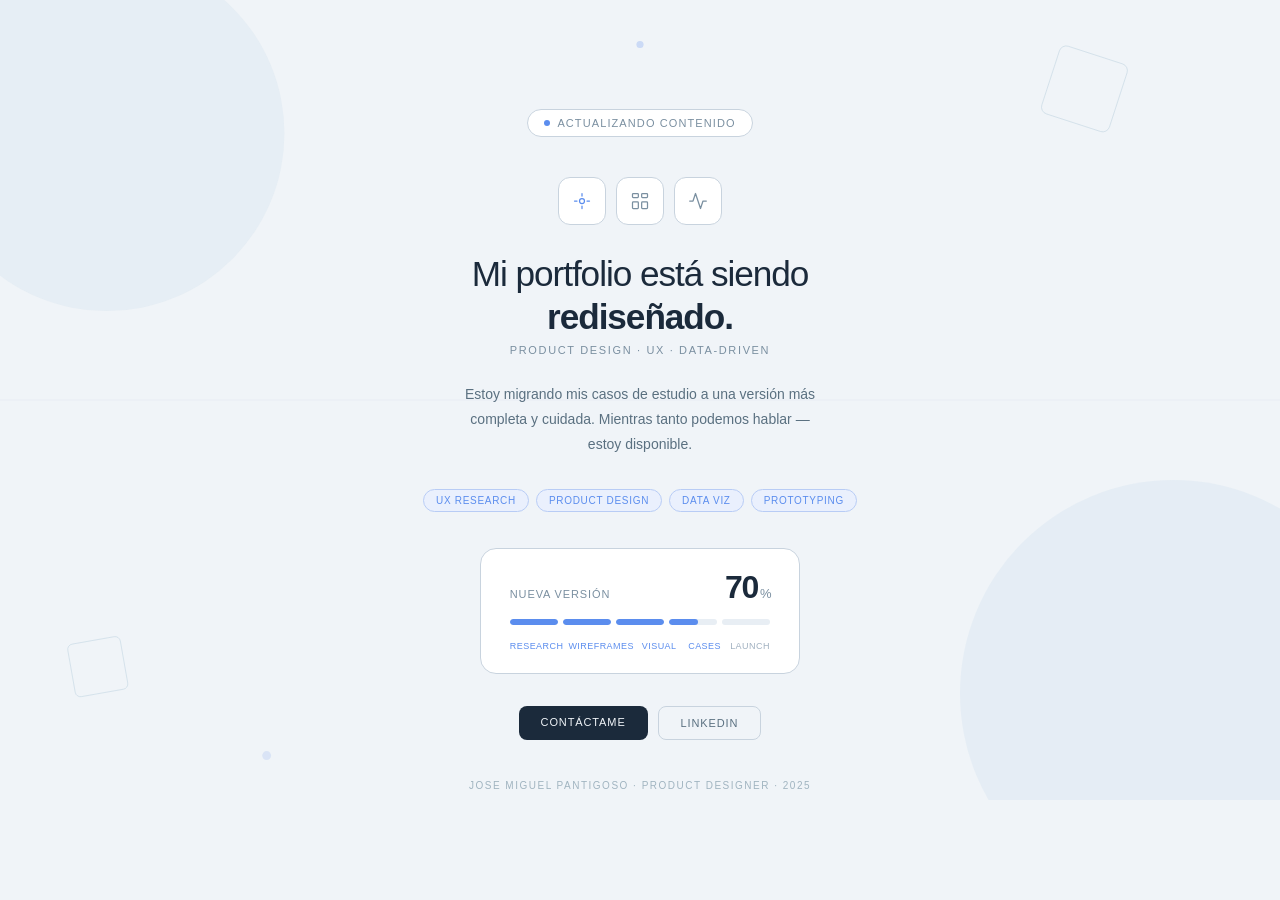
==== index.html @ 3c7b3799 "v2@ upload" ====
<!DOCTYPE html>
<html lang="es">
<head>
  <meta charset="UTF-8" />
  <meta name="viewport" content="width=device-width, initial-scale=1.0"/>
  <title>Jose Miguel Pantigoso · Product Designer</title>
  <style>
    * { box-sizing: border-box; margin: 0; padding: 0; }
    html, body { height: 100%; }
    body {
      background: #f0f4f8;
      min-height: 100vh;
      display: flex;
      flex-direction: column;
      align-items: center;
      justify-content: center;
      padding: 3.5rem 2rem;
      text-align: center;
      font-family: 'Helvetica Neue', Arial, sans-serif;
      position: relative;
      overflow: hidden;
    }
    .bg-shapes {
      position: fixed;
      inset: 0;
      pointer-events: none;
      z-index: 0;
    }
    .content {
      position: relative;
      z-index: 1;
      width: 100%;
      max-width: 480px;
      margin: 0 auto;
    }
    .badge {
      display: inline-flex;
      align-items: center;
      gap: 7px;
      background: #fff;
      border: 0.5px solid #c8d3de;
      border-radius: 100px;
      padding: 7px 16px;
      font-size: 11px;
      color: #7a8fa0;
      letter-spacing: 0.1em;
      text-transform: uppercase;
      margin-bottom: 2.5rem;
    }
    .pulse {
      width: 6px;
      height: 6px;
      background: #5b8dee;
      border-radius: 50%;
      animation: blink 2s infinite;
    }
    @keyframes blink {
      0%,100% { opacity:1; transform:scale(1); }
      50%      { opacity:0.3; transform:scale(0.7); }
    }
    .icons-row {
      display: flex;
      gap: 10px;
      justify-content: center;
      margin-bottom: 1.8rem;
    }
    .ibox {
      width: 48px;
      height: 48px;
      background: #fff;
      border: 0.5px solid #c8d3de;
      border-radius: 12px;
      display: flex;
      align-items: center;
      justify-content: center;
    }
    .ibox svg { width: 20px; height: 20px; }
    h1 {
      font-size: 2.2rem;
      font-weight: 300;
      color: #1b2a3b;
      letter-spacing: -0.03em;
      line-height: 1.2;
      margin-bottom: 0.4rem;
    }
    h1 strong { font-weight: 600; }
    .role {
      font-size: 11px;
      color: #7a8fa0;
      letter-spacing: 0.15em;
      text-transform: uppercase;
      margin-bottom: 1.6rem;
    }
    .desc {
      font-size: 14px;
      color: #5a7080;
      line-height: 1.8;
      max-width: 360px;
      margin: 0 auto 2rem;
      font-weight: 300;
    }
    .tags {
      display: flex;
      gap: 7px;
      justify-content: center;
      flex-wrap: wrap;
      margin-bottom: 2.2rem;
    }
    .tag {
      font-size: 10px;
      color: #5b8dee;
      background: #eaf0fd;
      border: 0.5px solid #b8ccf5;
      border-radius: 100px;
      padding: 5px 12px;
      letter-spacing: 0.07em;
      text-transform: uppercase;
    }
    .progress-card {
      background: #fff;
      border: 0.5px solid #c8d3de;
      border-radius: 16px;
      padding: 1.4rem 1.8rem;
      width: 100%;
      max-width: 320px;
      margin: 0 auto 2rem;
    }
    .prog-header {
      display: flex;
      justify-content: space-between;
      align-items: baseline;
      margin-bottom: 1rem;
    }
    .prog-label {
      font-size: 11px;
      color: #7a8fa0;
      letter-spacing: 0.08em;
      text-transform: uppercase;
    }
    .prog-pct {
      font-size: 2rem;
      font-weight: 600;
      color: #1b2a3b;
      letter-spacing: -0.04em;
      line-height: 1;
    }
    .prog-pct span {
      font-size: 13px;
      font-weight: 400;
      color: #7a8fa0;
      margin-left: 2px;
    }
    .steps {
      display: flex;
      gap: 5px;
      margin-bottom: 1rem;
    }
    .step {
      flex: 1;
      height: 6px;
      border-radius: 10px;
      background: #e8eef4;
      overflow: hidden;
    }
    .step-fill { height: 100%; border-radius: 10px; }
    .step.done .step-fill  { background: #5b8dee; width: 100%; }
    .step.active .step-fill {
      background: #5b8dee;
      width: 60%;
      animation: shimmer 2s ease-in-out infinite;
    }
    @keyframes shimmer {
      0%,100% { opacity:1; }
      50%      { opacity:0.5; }
    }
    .step.pending .step-fill { width: 0%; }
    .step-labels { display: flex; gap: 5px; }
    .step-lbl {
      flex: 1;
      font-size: 9px;
      color: #a0b0c0;
      letter-spacing: 0.05em;
      text-transform: uppercase;
      text-align: center;
    }
    .step-lbl.done { color: #5b8dee; }
    .cta-row {
      display: flex;
      gap: 10px;
      justify-content: center;
      flex-wrap: wrap;
    }
    .btn {
      font-size: 11px;
      letter-spacing: 0.08em;
      text-transform: uppercase;
      padding: 10px 22px;
      border-radius: 8px;
      text-decoration: none;
      cursor: pointer;
    }
    .btn-solid { background: #1b2a3b; color: #f0f4f8; }
    .btn-ghost {
      background: transparent;
      color: #5a7080;
      border: 0.5px solid #c8d3de;
    }
    .footer-line {
      margin-top: 2.5rem;
      font-size: 10px;
      color: #a0b4c0;
      letter-spacing: 0.15em;
      text-transform: uppercase;
    }
    @media (max-width: 480px) {
      h1 { font-size: 1.7rem; }
      .progress-card { padding: 1.2rem 1.2rem; }
    }
  </style>
</head>
<body>

  <svg class="bg-shapes" viewBox="0 0 1440 900" xmlns="http://www.w3.org/2000/svg" preserveAspectRatio="xMidYMid slice">
    <circle cx="120" cy="150" r="200" fill="#dce8f2" opacity="0.5"/>
    <circle cx="1320" cy="780" r="240" fill="#d5e4f0" opacity="0.4"/>
    <rect x="1180" y="60" width="80" height="80" rx="8" fill="none" stroke="#b8cedd" stroke-width="0.5" transform="rotate(18 1220 100)"/>
    <rect x="80" y="720" width="60" height="60" rx="6" fill="none" stroke="#b8cedd" stroke-width="0.5" transform="rotate(-10 110 750)"/>
    <circle cx="720" cy="50" r="4" fill="#5b8dee" opacity="0.25"/>
    <circle cx="300" cy="850" r="5" fill="#5b8dee" opacity="0.15"/>
    <line x1="0" y1="450" x2="1440" y2="450" stroke="#cdd9e4" stroke-width="0.5" opacity="0.6"/>
  </svg>

  <div class="content">

    <div class="badge">
      <div class="pulse"></div>
      Actualizando contenido
    </div>

    <div class="icons-row">
      <div class="ibox">
        <svg viewBox="0 0 24 24" fill="none" stroke="#5b8dee" stroke-width="1.5" stroke-linecap="round" stroke-linejoin="round">
          <circle cx="12" cy="12" r="3"/>
          <path d="M3 12h3m12 0h3M12 3v3m0 12v3"/>
        </svg>
      </div>
      <div class="ibox">
        <svg viewBox="0 0 24 24" fill="none" stroke="#7a8fa0" stroke-width="1.5" stroke-linecap="round" stroke-linejoin="round">
          <rect x="3" y="3" width="7" height="5" rx="1"/>
          <rect x="14" y="3" width="7" height="5" rx="1"/>
          <rect x="3" y="13" width="7" height="8" rx="1"/>
          <rect x="14" y="13" width="7" height="8" rx="1"/>
        </svg>
      </div>
      <div class="ibox">
        <svg viewBox="0 0 24 24" fill="none" stroke="#7a8fa0" stroke-width="1.5" stroke-linecap="round" stroke-linejoin="round">
          <polyline points="22 12 18 12 15 21 9 3 6 12 2 12"/>
        </svg>
      </div>
    </div>

    <h1>Mi portfolio está siendo<br><strong>rediseñado.</strong></h1>
    <p class="role">Product Design · UX · Data-driven</p>
    <p class="desc">Estoy migrando mis casos de estudio a una versión más completa y cuidada. Mientras tanto podemos hablar — estoy disponible.</p>

    <div class="tags">
      <span class="tag">UX Research</span>
      <span class="tag">Product Design</span>
      <span class="tag">Data Viz</span>
      <span class="tag">Prototyping</span>
    </div>

    <div class="progress-card">
      <div class="prog-header">
        <span class="prog-label">Nueva versión</span>
        <span class="prog-pct">70<span>%</span></span>
      </div>
      <div class="steps">
        <div class="step done"><div class="step-fill"></div></div>
        <div class="step done"><div class="step-fill"></div></div>
        <div class="step done"><div class="step-fill"></div></div>
        <div class="step active"><div class="step-fill"></div></div>
        <div class="step pending"><div class="step-fill"></div></div>
      </div>
      <div class="step-labels">
        <span class="step-lbl done">Research</span>
        <span class="step-lbl done">Wireframes</span>
        <span class="step-lbl done">Visual</span>
        <span class="step-lbl done">Cases</span>
        <span class="step-lbl">Launch</span>
      </div>
    </div>

    <div class="cta-row">
      <a class="btn btn-solid" href="mailto:miguepantigoso@gmail.com">Contáctame</a>
      <a class="btn btn-ghost" href="https://www.linkedin.com/in/miguelpantigoso/" target="_blank">LinkedIn</a>
    </div>

    <p class="footer-line">Jose Miguel Pantigoso · Product Designer · 2025</p>

  </div>

</body>
</html>
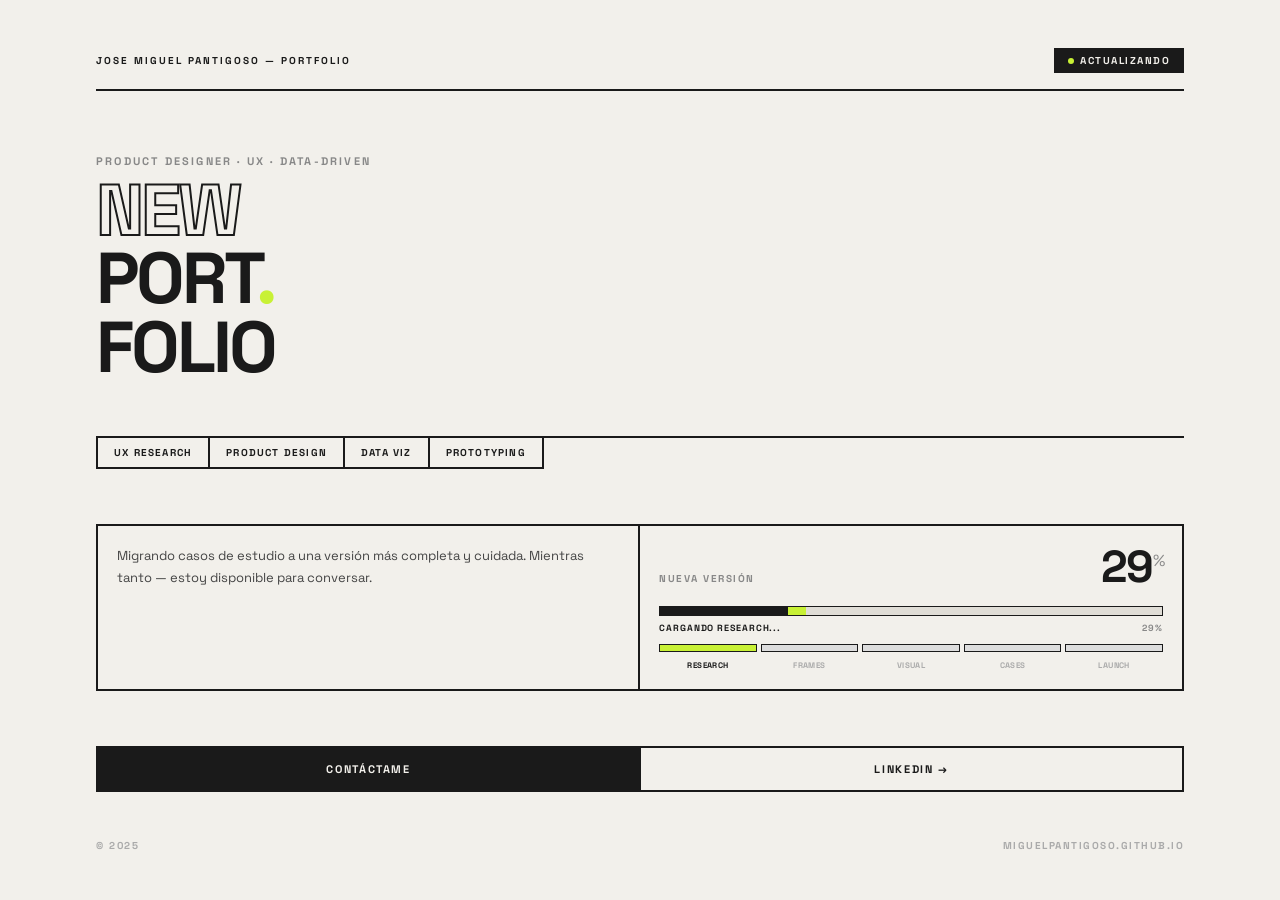
==== commit ccad5ec0: "new version" ====
--- a/index.html
+++ b/index.html
@@ -4,301 +4,246 @@
   <meta charset="UTF-8" />
   <meta name="viewport" content="width=device-width, initial-scale=1.0"/>
   <title>Jose Miguel Pantigoso · Product Designer</title>
+  <link rel="preconnect" href="https://fonts.googleapis.com">
+  <link href="https://fonts.googleapis.com/css2?family=Space+Grotesk:wght@400;700&display=swap" rel="stylesheet">
   <style>
     * { box-sizing: border-box; margin: 0; padding: 0; }
-    html, body { height: 100%; }
+    html, body { height: 100%; background: #f2f0eb; }
     body {
-      background: #f0f4f8;
       min-height: 100vh;
-      display: flex;
-      flex-direction: column;
-      align-items: center;
-      justify-content: center;
-      padding: 3.5rem 2rem;
-      text-align: center;
-      font-family: 'Helvetica Neue', Arial, sans-serif;
-      position: relative;
-      overflow: hidden;
-    }
-    .bg-shapes {
-      position: fixed;
-      inset: 0;
-      pointer-events: none;
-      z-index: 0;
-    }
-    .content {
-      position: relative;
-      z-index: 1;
-      width: 100%;
-      max-width: 480px;
-      margin: 0 auto;
-    }
-    .badge {
-      display: inline-flex;
-      align-items: center;
-      gap: 7px;
-      background: #fff;
-      border: 0.5px solid #c8d3de;
-      border-radius: 100px;
-      padding: 7px 16px;
-      font-size: 11px;
-      color: #7a8fa0;
-      letter-spacing: 0.1em;
-      text-transform: uppercase;
-      margin-bottom: 2.5rem;
-    }
-    .pulse {
-      width: 6px;
-      height: 6px;
-      background: #5b8dee;
-      border-radius: 50%;
-      animation: blink 2s infinite;
-    }
-    @keyframes blink {
-      0%,100% { opacity:1; transform:scale(1); }
-      50%      { opacity:0.3; transform:scale(0.7); }
-    }
-    .icons-row {
-      display: flex;
-      gap: 10px;
-      justify-content: center;
-      margin-bottom: 1.8rem;
-    }
-    .ibox {
-      width: 48px;
-      height: 48px;
-      background: #fff;
-      border: 0.5px solid #c8d3de;
-      border-radius: 12px;
       display: flex;
       align-items: center;
       justify-content: center;
-    }
-    .ibox svg { width: 20px; height: 20px; }
-    h1 {
-      font-size: 2.2rem;
-      font-weight: 300;
-      color: #1b2a3b;
-      letter-spacing: -0.03em;
-      line-height: 1.2;
-      margin-bottom: 0.4rem;
-    }
-    h1 strong { font-weight: 600; }
-    .role {
-      font-size: 11px;
-      color: #7a8fa0;
-      letter-spacing: 0.15em;
-      text-transform: uppercase;
-      margin-bottom: 1.6rem;
-    }
-    .desc {
-      font-size: 14px;
-      color: #5a7080;
-      line-height: 1.8;
-      max-width: 360px;
-      margin: 0 auto 2rem;
-      font-weight: 300;
-    }
-    .tags {
-      display: flex;
-      gap: 7px;
-      justify-content: center;
-      flex-wrap: wrap;
-      margin-bottom: 2.2rem;
-    }
-    .tag {
-      font-size: 10px;
-      color: #5b8dee;
-      background: #eaf0fd;
-      border: 0.5px solid #b8ccf5;
-      border-radius: 100px;
-      padding: 5px 12px;
-      letter-spacing: 0.07em;
-      text-transform: uppercase;
-    }
-    .progress-card {
-      background: #fff;
-      border: 0.5px solid #c8d3de;
-      border-radius: 16px;
-      padding: 1.4rem 1.8rem;
-      width: 100%;
-      max-width: 320px;
-      margin: 0 auto 2rem;
-    }
-    .prog-header {
+      padding: 2rem;
+      font-family: 'Space Grotesk', 'Helvetica Neue', sans-serif;
+    }
+  .wrap {
+  background: #f2f0eb;
+  width: 100vw;
+  height: 100vh;
+  padding: 3rem 4rem;
+  display: flex;
+  flex-direction: column;
+  justify-content: space-between;
+  border: none;
+  position: relative;
+  overflow: hidden;
+}
+    .top-bar {
       display: flex;
       justify-content: space-between;
-      align-items: baseline;
-      margin-bottom: 1rem;
-    }
-    .prog-label {
-      font-size: 11px;
-      color: #7a8fa0;
-      letter-spacing: 0.08em;
-      text-transform: uppercase;
-    }
-    .prog-pct {
-      font-size: 2rem;
-      font-weight: 600;
-      color: #1b2a3b;
-      letter-spacing: -0.04em;
-      line-height: 1;
-    }
-    .prog-pct span {
-      font-size: 13px;
-      font-weight: 400;
-      color: #7a8fa0;
-      margin-left: 2px;
-    }
-    .steps {
-      display: flex;
-      gap: 5px;
-      margin-bottom: 1rem;
-    }
-    .step {
-      flex: 1;
-      height: 6px;
-      border-radius: 10px;
-      background: #e8eef4;
-      overflow: hidden;
-    }
-    .step-fill { height: 100%; border-radius: 10px; }
-    .step.done .step-fill  { background: #5b8dee; width: 100%; }
-    .step.active .step-fill {
-      background: #5b8dee;
-      width: 60%;
-      animation: shimmer 2s ease-in-out infinite;
-    }
-    @keyframes shimmer {
-      0%,100% { opacity:1; }
-      50%      { opacity:0.5; }
-    }
-    .step.pending .step-fill { width: 0%; }
-    .step-labels { display: flex; gap: 5px; }
-    .step-lbl {
-      flex: 1;
-      font-size: 9px;
-      color: #a0b0c0;
-      letter-spacing: 0.05em;
-      text-transform: uppercase;
-      text-align: center;
-    }
-    .step-lbl.done { color: #5b8dee; }
-    .cta-row {
-      display: flex;
+      align-items: center;
+      border-bottom: 2px solid #1a1a1a;
+      padding-bottom: 1rem;
+      margin-bottom: 2.5rem;
+      flex-wrap: wrap;
       gap: 10px;
-      justify-content: center;
-      flex-wrap: wrap;
-    }
-    .btn {
-      font-size: 11px;
-      letter-spacing: 0.08em;
-      text-transform: uppercase;
-      padding: 10px 22px;
-      border-radius: 8px;
-      text-decoration: none;
-      cursor: pointer;
-    }
-    .btn-solid { background: #1b2a3b; color: #f0f4f8; }
-    .btn-ghost {
-      background: transparent;
-      color: #5a7080;
-      border: 0.5px solid #c8d3de;
-    }
-    .footer-line {
-      margin-top: 2.5rem;
-      font-size: 10px;
-      color: #a0b4c0;
-      letter-spacing: 0.15em;
-      text-transform: uppercase;
-    }
-    @media (max-width: 480px) {
-      h1 { font-size: 1.7rem; }
-      .progress-card { padding: 1.2rem 1.2rem; }
+    }
+    .top-label { font-size: 10px; font-weight: 700; letter-spacing: 0.2em; text-transform: uppercase; color: #1a1a1a; }
+    .status-pill {
+      display: inline-flex; align-items: center; gap: 6px;
+      background: #1a1a1a; color: #f2f0eb;
+      font-size: 10px; font-weight: 700; letter-spacing: 0.15em; text-transform: uppercase;
+      padding: 6px 14px;
+    }
+    .dot { width: 6px; height: 6px; background: #c8f135; border-radius: 50%; animation: blink 2s infinite; }
+    @keyframes blink { 0%,100%{opacity:1;} 50%{opacity:0.2;} }
+
+    .hero { margin-bottom: 2rem; }
+    .hero-eyebrow { font-size: 11px; font-weight: 700; letter-spacing: 0.2em; text-transform: uppercase; color: #888; margin-bottom: 0.5rem; }
+    .hero h1 { font-size: clamp(2.8rem, 10vw, 4.5rem); font-weight: 700; color: #1a1a1a; line-height: 0.95; letter-spacing: -0.04em; text-transform: uppercase; }
+    .hero h1 .outline { -webkit-text-stroke: 2px #1a1a1a; color: transparent; }
+    .hero h1 .accent { color: #c8f135; -webkit-text-stroke: 0; }
+
+    .tags-row { display: flex; flex-wrap: wrap; margin-bottom: 2rem; border-top: 2px solid #1a1a1a; border-left: 2px solid #1a1a1a; }
+    .tag { font-size: 10px; font-weight: 700; letter-spacing: 0.12em; text-transform: uppercase; color: #1a1a1a; padding: 8px 16px; border-right: 2px solid #1a1a1a; border-bottom: 2px solid #1a1a1a; }
+
+    .mid-row { display: grid; grid-template-columns: 1fr 1fr; border: 2px solid #1a1a1a; margin-bottom: 2rem; }
+    .desc-block { padding: 1.2rem; border-right: 2px solid #1a1a1a; }
+    .desc-block p { font-size: 13px; color: #444; line-height: 1.7; font-weight: 400; }
+    .progress-block { padding: 1.2rem; }
+
+    .prog-top { display: flex; justify-content: space-between; align-items: baseline; margin-bottom: 1rem; }
+    .prog-title { font-size: 10px; font-weight: 700; letter-spacing: 0.15em; text-transform: uppercase; color: #888; }
+    .prog-num { font-size: 2.8rem; font-weight: 700; color: #1a1a1a; line-height: 1; letter-spacing: -0.04em; }
+    .prog-num sup { font-size: 1rem; font-weight: 400; color: #888; vertical-align: super; }
+
+    .loader-wrap { margin-bottom: 10px; }
+    .loader-track { width: 100%; height: 10px; background: #e0ddd6; border: 1.5px solid #1a1a1a; overflow: hidden; position: relative; }
+    .loader-fill { height: 100%; background: #1a1a1a; width: 0%; position: relative; transition: width 0.05s linear; }
+    .loader-fill::after { content: ''; position: absolute; right: 0; top: 0; bottom: 0; width: 18px; background: #c8f135; }
+    .loader-label { display: flex; justify-content: space-between; margin-top: 6px; font-size: 9px; font-weight: 700; letter-spacing: 0.1em; text-transform: uppercase; }
+    .loader-stage { color: #1a1a1a; }
+    .loader-pct-text { color: #888; }
+
+    .steps { display: flex; gap: 4px; margin-top: 10px; margin-bottom: 8px; }
+    .step { flex: 1; height: 8px; background: #ddd; border: 1.5px solid #1a1a1a; transition: background 0.3s; }
+    .step.done   { background: #1a1a1a; }
+    .step.active { background: #c8f135; }
+    .step-labels { display: flex; gap: 4px; }
+    .step-lbl { flex: 1; font-size: 8px; font-weight: 700; letter-spacing: 0.05em; text-transform: uppercase; text-align: center; color: #aaa; }
+    .step-lbl.done   { color: #1a1a1a; }
+    .step-lbl.active { color: #1a1a1a; }
+
+    .bottom-row { display: flex; border: 2px solid #1a1a1a; }
+    .btn { flex: 1; font-size: 11px; font-weight: 700; letter-spacing: 0.15em; text-transform: uppercase; padding: 14px 20px; text-decoration: none; text-align: center; cursor: pointer; border: none; transition: background 0.15s, color 0.15s; display: block; }
+    .btn-solid { background: #1a1a1a; color: #f2f0eb; }
+    .btn-solid:hover { background: #c8f135; color: #1a1a1a; }
+    .btn-ghost { background: transparent; color: #1a1a1a; border-left: 2px solid #1a1a1a; }
+    .btn-ghost:hover { background: #1a1a1a; color: #f2f0eb; }
+
+    .footer-line { margin-top: 1.5rem; display: flex; justify-content: space-between; font-size: 10px; font-weight: 700; letter-spacing: 0.15em; text-transform: uppercase; color: #aaa; }
+
+    @media (max-width: 520px) {
+      .wrap { padding: 2rem 1.5rem; }
+      .mid-row { grid-template-columns: 1fr; }
+      .desc-block { border-right: none; border-bottom: 2px solid #1a1a1a; }
+      .hero h1 { font-size: 3rem; }
+      .prog-num { font-size: 2rem; }
     }
   </style>
 </head>
 <body>
-
-  <svg class="bg-shapes" viewBox="0 0 1440 900" xmlns="http://www.w3.org/2000/svg" preserveAspectRatio="xMidYMid slice">
-    <circle cx="120" cy="150" r="200" fill="#dce8f2" opacity="0.5"/>
-    <circle cx="1320" cy="780" r="240" fill="#d5e4f0" opacity="0.4"/>
-    <rect x="1180" y="60" width="80" height="80" rx="8" fill="none" stroke="#b8cedd" stroke-width="0.5" transform="rotate(18 1220 100)"/>
-    <rect x="80" y="720" width="60" height="60" rx="6" fill="none" stroke="#b8cedd" stroke-width="0.5" transform="rotate(-10 110 750)"/>
-    <circle cx="720" cy="50" r="4" fill="#5b8dee" opacity="0.25"/>
-    <circle cx="300" cy="850" r="5" fill="#5b8dee" opacity="0.15"/>
-    <line x1="0" y1="450" x2="1440" y2="450" stroke="#cdd9e4" stroke-width="0.5" opacity="0.6"/>
-  </svg>
-
-  <div class="content">
-
-    <div class="badge">
-      <div class="pulse"></div>
-      Actualizando contenido
-    </div>
-
-    <div class="icons-row">
-      <div class="ibox">
-        <svg viewBox="0 0 24 24" fill="none" stroke="#5b8dee" stroke-width="1.5" stroke-linecap="round" stroke-linejoin="round">
-          <circle cx="12" cy="12" r="3"/>
-          <path d="M3 12h3m12 0h3M12 3v3m0 12v3"/>
-        </svg>
-      </div>
-      <div class="ibox">
-        <svg viewBox="0 0 24 24" fill="none" stroke="#7a8fa0" stroke-width="1.5" stroke-linecap="round" stroke-linejoin="round">
-          <rect x="3" y="3" width="7" height="5" rx="1"/>
-          <rect x="14" y="3" width="7" height="5" rx="1"/>
-          <rect x="3" y="13" width="7" height="8" rx="1"/>
-          <rect x="14" y="13" width="7" height="8" rx="1"/>
-        </svg>
-      </div>
-      <div class="ibox">
-        <svg viewBox="0 0 24 24" fill="none" stroke="#7a8fa0" stroke-width="1.5" stroke-linecap="round" stroke-linejoin="round">
-          <polyline points="22 12 18 12 15 21 9 3 6 12 2 12"/>
-        </svg>
-      </div>
-    </div>
-
-    <h1>Mi portfolio está siendo<br><strong>rediseñado.</strong></h1>
-    <p class="role">Product Design · UX · Data-driven</p>
-    <p class="desc">Estoy migrando mis casos de estudio a una versión más completa y cuidada. Mientras tanto podemos hablar — estoy disponible.</p>
-
-    <div class="tags">
+  <div class="wrap">
+
+    <div class="top-bar">
+      <span class="top-label">Jose Miguel Pantigoso — Portfolio</span>
+      <span class="status-pill"><span class="dot"></span> Actualizando</span>
+    </div>
+
+    <div class="hero">
+      <p class="hero-eyebrow">Product Designer · UX · Data-driven</p>
+      <h1>
+        <span class="outline">NEW</span><br>
+        PORT<span class="accent">.</span><br>
+        FOLIO
+      </h1>
+    </div>
+
+    <div class="tags-row">
       <span class="tag">UX Research</span>
       <span class="tag">Product Design</span>
       <span class="tag">Data Viz</span>
       <span class="tag">Prototyping</span>
     </div>
 
-    <div class="progress-card">
-      <div class="prog-header">
-        <span class="prog-label">Nueva versión</span>
-        <span class="prog-pct">70<span>%</span></span>
+    <div class="mid-row">
+      <div class="desc-block">
+        <p>Migrando casos de estudio a una versión más completa y cuidada. Mientras tanto — estoy disponible para conversar.</p>
       </div>
-      <div class="steps">
-        <div class="step done"><div class="step-fill"></div></div>
-        <div class="step done"><div class="step-fill"></div></div>
-        <div class="step done"><div class="step-fill"></div></div>
-        <div class="step active"><div class="step-fill"></div></div>
-        <div class="step pending"><div class="step-fill"></div></div>
+      <div class="progress-block">
+        <div class="prog-top">
+          <span class="prog-title">Nueva versión</span>
+          <span class="prog-num" id="numDisplay">0<sup>%</sup></span>
+        </div>
+        <div class="loader-wrap">
+          <div class="loader-track">
+            <div class="loader-fill" id="loaderFill"></div>
+          </div>
+          <div class="loader-label">
+            <span class="loader-stage" id="loaderStage">Iniciando...</span>
+            <span class="loader-pct-text" id="loaderPct">0%</span>
+          </div>
+        </div>
+        <div class="steps">
+          <div class="step" id="s0"></div>
+          <div class="step" id="s1"></div>
+          <div class="step" id="s2"></div>
+          <div class="step" id="s3"></div>
+          <div class="step" id="s4"></div>
+        </div>
+        <div class="step-labels">
+          <span class="step-lbl" id="l0">Research</span>
+          <span class="step-lbl" id="l1">Frames</span>
+          <span class="step-lbl" id="l2">Visual</span>
+          <span class="step-lbl" id="l3">Cases</span>
+          <span class="step-lbl" id="l4">Launch</span>
+        </div>
       </div>
-      <div class="step-labels">
-        <span class="step-lbl done">Research</span>
-        <span class="step-lbl done">Wireframes</span>
-        <span class="step-lbl done">Visual</span>
-        <span class="step-lbl done">Cases</span>
-        <span class="step-lbl">Launch</span>
-      </div>
-    </div>
-
-    <div class="cta-row">
+    </div>
+
+    <div class="bottom-row">
       <a class="btn btn-solid" href="mailto:miguepantigoso@gmail.com">Contáctame</a>
-      <a class="btn btn-ghost" href="https://www.linkedin.com/in/miguelpantigoso/" target="_blank">LinkedIn</a>
-    </div>
-
-    <p class="footer-line">Jose Miguel Pantigoso · Product Designer · 2025</p>
+      <a class="btn btn-ghost" href="https://www.linkedin.com/in/miguelpantigoso/" target="_blank">LinkedIn →</a>
+    </div>
+
+    <div class="footer-line">
+      <span>© 2025</span>
+      <span>miguelpantigoso.github.io</span>
+    </div>
 
   </div>
 
+  <script>
+    const TARGET = 70;
+    const stages = [
+      { pct: 1,  label: 'Iniciando...' },
+      { pct: 20, label: 'Cargando research...' },
+      { pct: 40, label: 'Wireframes listos...' },
+      { pct: 60, label: 'Visual design OK...' },
+      { pct: 70, label: 'Casos en progreso...' },
+    ];
+
+    let current = 0;
+    const fill     = document.getElementById('loaderFill');
+    const num      = document.getElementById('numDisplay');
+    const stageLbl = document.getElementById('loaderStage');
+    const pctTxt   = document.getElementById('loaderPct');
+
+    function getStageLabel(p) {
+      for (let i = stages.length - 1; i >= 0; i--) {
+        if (p >= stages[i].pct) return stages[i].label;
+      }
+      return 'Iniciando...';
+    }
+
+    function updateSteps(p) {
+      const thresholds = [20, 40, 60, 70, 100];
+      thresholds.forEach(function(t, i) {
+        var el  = document.getElementById('s' + i);
+        var lbl = document.getElementById('l' + i);
+        var next = thresholds[i + 1] || 101;
+        if (p >= t) {
+          if (p < next && i < 4) {
+            el.className  = 'step active';
+            lbl.className = 'step-lbl active';
+          } else {
+            el.className  = 'step done';
+            lbl.className = 'step-lbl done';
+          }
+        } else {
+          el.className  = 'step';
+          lbl.className = 'step-lbl';
+        }
+      });
+    }
+
+    function tick() {
+      if (current < TARGET) {
+        current += 1;
+      } else {
+        current = 0;
+      }
+
+      var d = current <= TARGET ? current : TARGET;
+      fill.style.width     = d + '%';
+      num.innerHTML        = d + '<sup>%</sup>';
+      pctTxt.textContent   = d + '%';
+      stageLbl.textContent = getStageLabel(d);
+      updateSteps(d);
+
+      var delay;
+      if      (current === 0)         delay = 900;
+      else if (current < 30)          delay = 28;
+      else if (current < 55)          delay = 38;
+      else if (current < 68)          delay = 50;
+      else if (current < TARGET)      delay = 70;
+      else                            delay = 1200;
+
+      setTimeout(tick, delay);
+    }
+
+    setTimeout(tick, 500);
+  </script>
 </body>
-</html>
+</html>
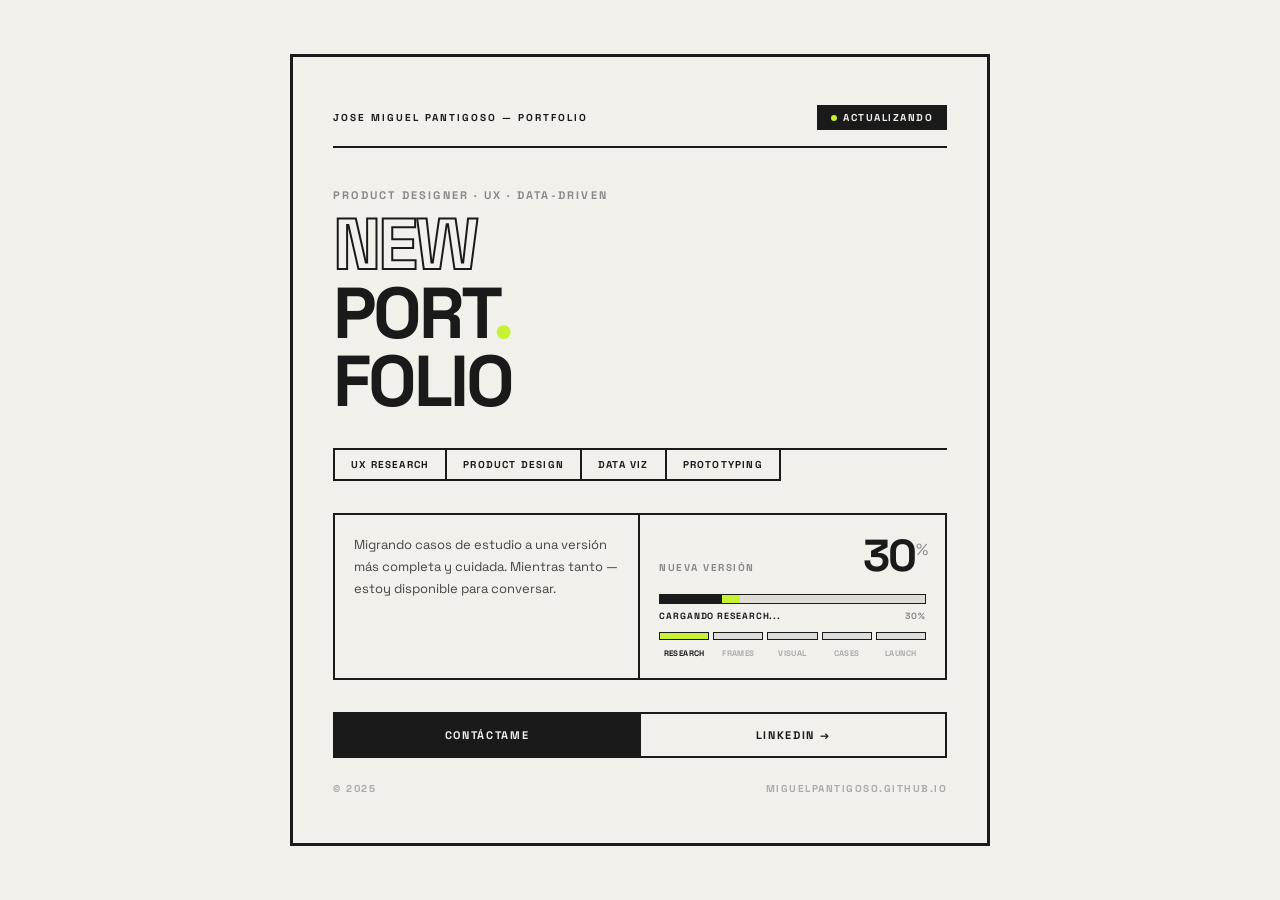
==== commit 4d79cc4d: "new version" ====
--- a/index.html
+++ b/index.html
@@ -17,18 +17,18 @@
       padding: 2rem;
       font-family: 'Space Grotesk', 'Helvetica Neue', sans-serif;
     }
-  .wrap {
-  background: #f2f0eb;
-  width: 100vw;
-  height: 100vh;
-  padding: 3rem 4rem;
-  display: flex;
-  flex-direction: column;
-  justify-content: space-between;
-  border: none;
-  position: relative;
-  overflow: hidden;
-}
+    .wrap {
+      background: #f2f0eb;
+      width: 100%;
+      max-width: 700px;
+      padding: 3rem 2.5rem;
+      display: flex;
+      flex-direction: column;
+      justify-content: center;
+      border: 3px solid #1a1a1a;
+      position: relative;
+      overflow: hidden;
+    }
     .top-bar {
       display: flex;
       justify-content: space-between;
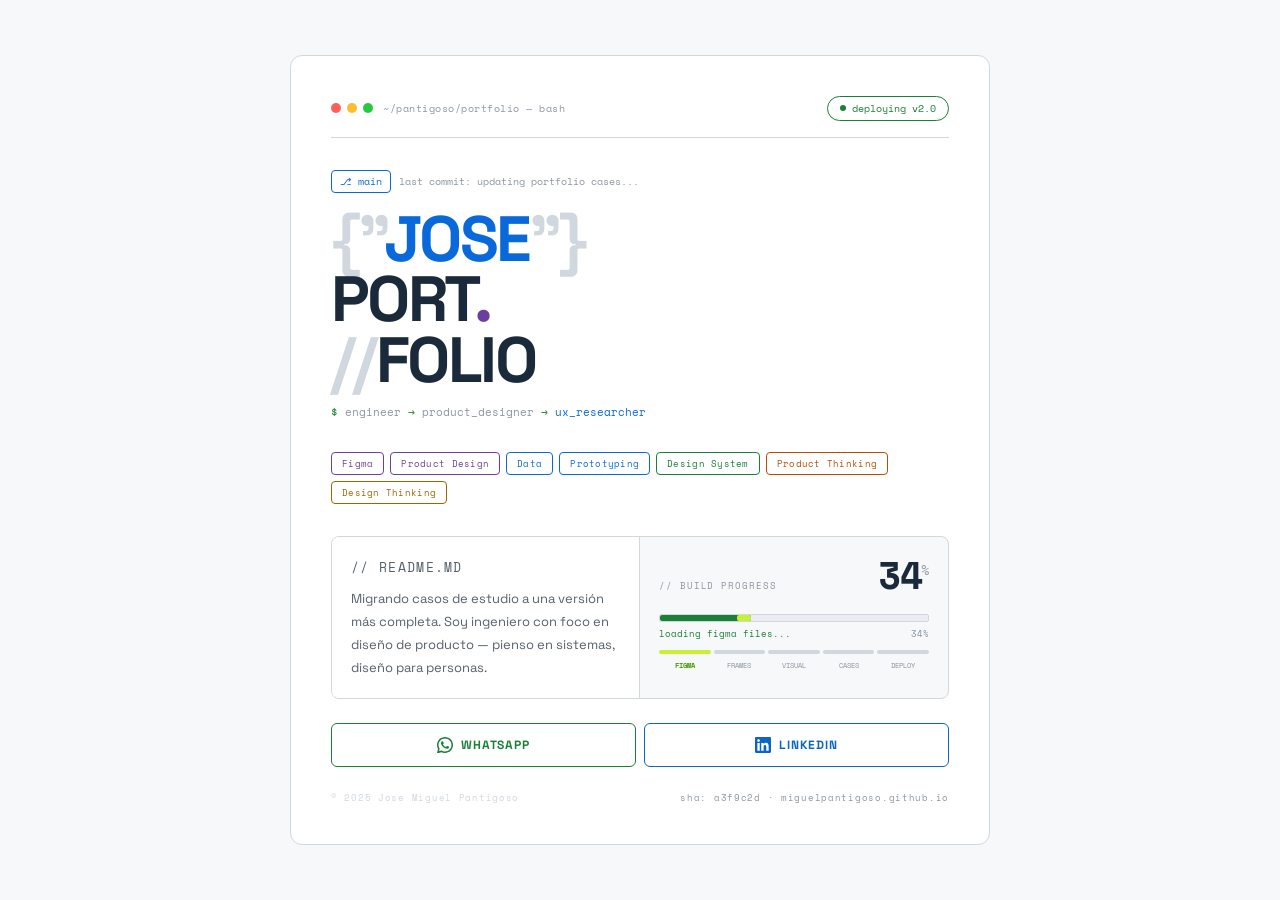
==== commit 359d8c9d: "update versino ligth" ====
--- a/index.html
+++ b/index.html
@@ -5,145 +5,66 @@
   <meta name="viewport" content="width=device-width, initial-scale=1.0"/>
   <title>Jose Miguel Pantigoso · Product Designer</title>
   <link rel="preconnect" href="https://fonts.googleapis.com">
-  <link href="https://fonts.googleapis.com/css2?family=Space+Grotesk:wght@400;700&display=swap" rel="stylesheet">
-  <style>
-    * { box-sizing: border-box; margin: 0; padding: 0; }
-    html, body { height: 100%; background: #f2f0eb; }
-    body {
-      min-height: 100vh;
-      display: flex;
-      align-items: center;
-      justify-content: center;
-      padding: 2rem;
-      font-family: 'Space Grotesk', 'Helvetica Neue', sans-serif;
-    }
-    .wrap {
-      background: #f2f0eb;
-      width: 100%;
-      max-width: 700px;
-      padding: 3rem 2.5rem;
-      display: flex;
-      flex-direction: column;
-      justify-content: center;
-      border: 3px solid #1a1a1a;
-      position: relative;
-      overflow: hidden;
-    }
-    .top-bar {
-      display: flex;
-      justify-content: space-between;
-      align-items: center;
-      border-bottom: 2px solid #1a1a1a;
-      padding-bottom: 1rem;
-      margin-bottom: 2.5rem;
-      flex-wrap: wrap;
-      gap: 10px;
-    }
-    .top-label { font-size: 10px; font-weight: 700; letter-spacing: 0.2em; text-transform: uppercase; color: #1a1a1a; }
-    .status-pill {
-      display: inline-flex; align-items: center; gap: 6px;
-      background: #1a1a1a; color: #f2f0eb;
-      font-size: 10px; font-weight: 700; letter-spacing: 0.15em; text-transform: uppercase;
-      padding: 6px 14px;
-    }
-    .dot { width: 6px; height: 6px; background: #c8f135; border-radius: 50%; animation: blink 2s infinite; }
-    @keyframes blink { 0%,100%{opacity:1;} 50%{opacity:0.2;} }
-
-    .hero { margin-bottom: 2rem; }
-    .hero-eyebrow { font-size: 11px; font-weight: 700; letter-spacing: 0.2em; text-transform: uppercase; color: #888; margin-bottom: 0.5rem; }
-    .hero h1 { font-size: clamp(2.8rem, 10vw, 4.5rem); font-weight: 700; color: #1a1a1a; line-height: 0.95; letter-spacing: -0.04em; text-transform: uppercase; }
-    .hero h1 .outline { -webkit-text-stroke: 2px #1a1a1a; color: transparent; }
-    .hero h1 .accent { color: #c8f135; -webkit-text-stroke: 0; }
-
-    .tags-row { display: flex; flex-wrap: wrap; margin-bottom: 2rem; border-top: 2px solid #1a1a1a; border-left: 2px solid #1a1a1a; }
-    .tag { font-size: 10px; font-weight: 700; letter-spacing: 0.12em; text-transform: uppercase; color: #1a1a1a; padding: 8px 16px; border-right: 2px solid #1a1a1a; border-bottom: 2px solid #1a1a1a; }
-
-    .mid-row { display: grid; grid-template-columns: 1fr 1fr; border: 2px solid #1a1a1a; margin-bottom: 2rem; }
-    .desc-block { padding: 1.2rem; border-right: 2px solid #1a1a1a; }
-    .desc-block p { font-size: 13px; color: #444; line-height: 1.7; font-weight: 400; }
-    .progress-block { padding: 1.2rem; }
-
-    .prog-top { display: flex; justify-content: space-between; align-items: baseline; margin-bottom: 1rem; }
-    .prog-title { font-size: 10px; font-weight: 700; letter-spacing: 0.15em; text-transform: uppercase; color: #888; }
-    .prog-num { font-size: 2.8rem; font-weight: 700; color: #1a1a1a; line-height: 1; letter-spacing: -0.04em; }
-    .prog-num sup { font-size: 1rem; font-weight: 400; color: #888; vertical-align: super; }
-
-    .loader-wrap { margin-bottom: 10px; }
-    .loader-track { width: 100%; height: 10px; background: #e0ddd6; border: 1.5px solid #1a1a1a; overflow: hidden; position: relative; }
-    .loader-fill { height: 100%; background: #1a1a1a; width: 0%; position: relative; transition: width 0.05s linear; }
-    .loader-fill::after { content: ''; position: absolute; right: 0; top: 0; bottom: 0; width: 18px; background: #c8f135; }
-    .loader-label { display: flex; justify-content: space-between; margin-top: 6px; font-size: 9px; font-weight: 700; letter-spacing: 0.1em; text-transform: uppercase; }
-    .loader-stage { color: #1a1a1a; }
-    .loader-pct-text { color: #888; }
-
-    .steps { display: flex; gap: 4px; margin-top: 10px; margin-bottom: 8px; }
-    .step { flex: 1; height: 8px; background: #ddd; border: 1.5px solid #1a1a1a; transition: background 0.3s; }
-    .step.done   { background: #1a1a1a; }
-    .step.active { background: #c8f135; }
-    .step-labels { display: flex; gap: 4px; }
-    .step-lbl { flex: 1; font-size: 8px; font-weight: 700; letter-spacing: 0.05em; text-transform: uppercase; text-align: center; color: #aaa; }
-    .step-lbl.done   { color: #1a1a1a; }
-    .step-lbl.active { color: #1a1a1a; }
-
-    .bottom-row { display: flex; border: 2px solid #1a1a1a; }
-    .btn { flex: 1; font-size: 11px; font-weight: 700; letter-spacing: 0.15em; text-transform: uppercase; padding: 14px 20px; text-decoration: none; text-align: center; cursor: pointer; border: none; transition: background 0.15s, color 0.15s; display: block; }
-    .btn-solid { background: #1a1a1a; color: #f2f0eb; }
-    .btn-solid:hover { background: #c8f135; color: #1a1a1a; }
-    .btn-ghost { background: transparent; color: #1a1a1a; border-left: 2px solid #1a1a1a; }
-    .btn-ghost:hover { background: #1a1a1a; color: #f2f0eb; }
-
-    .footer-line { margin-top: 1.5rem; display: flex; justify-content: space-between; font-size: 10px; font-weight: 700; letter-spacing: 0.15em; text-transform: uppercase; color: #aaa; }
-
-    @media (max-width: 520px) {
-      .wrap { padding: 2rem 1.5rem; }
-      .mid-row { grid-template-columns: 1fr; }
-      .desc-block { border-right: none; border-bottom: 2px solid #1a1a1a; }
-      .hero h1 { font-size: 3rem; }
-      .prog-num { font-size: 2rem; }
-    }
-  </style>
+  <link href="https://fonts.googleapis.com/css2?family=Space+Grotesk:wght@400;500;700&family=Space+Mono:wght@400;700&display=swap" rel="stylesheet">
+  <link rel="stylesheet" href="index.css">
 </head>
 <body>
   <div class="wrap">
-
     <div class="top-bar">
-      <span class="top-label">Jose Miguel Pantigoso — Portfolio</span>
-      <span class="status-pill"><span class="dot"></span> Actualizando</span>
+      <div class="top-left">
+        <div class="traffic">
+          <div class="tlight r"></div>
+          <div class="tlight y"></div>
+          <div class="tlight g"></div>
+        </div>
+        <span class="top-label">~/pantigoso/portfolio — bash</span>
+      </div>
+      <span class="status-pill"><span class="dot"></span> deploying v2.0</span>
     </div>
 
     <div class="hero">
-      <p class="hero-eyebrow">Product Designer · UX · Data-driven</p>
+      <div class="hero-meta">
+        <span class="branch-tag">⎇ main</span>
+        <span class="commit-tag">last commit: updating portfolio cases...</span>
+      </div>
       <h1>
-        <span class="outline">NEW</span><br>
+        <span class="dim">{"</span><span class="blue">JOSE</span><span class="dim">"}</span><br>
         PORT<span class="accent">.</span><br>
-        FOLIO
+        <span class="dim">//</span>FOLIO
       </h1>
+      <p class="role-line">
+        <span class="gr">$</span> engineer
+        <span class="gr">→</span> product_designer
+        <span class="gr">→</span> <span class="bl">ux_researcher</span>
+      </p>
     </div>
 
     <div class="tags-row">
-      <span class="tag">UX Research</span>
-      <span class="tag">Product Design</span>
-      <span class="tag">Data Viz</span>
-      <span class="tag">Prototyping</span>
+      <span class="tag t1">Figma</span>
+      <span class="tag t1">Product Design</span>
+      <span class="tag t2">Data</span>
+      <span class="tag t2">Prototyping</span>
+      <span class="tag t3">Design System</span>
+      <span class="tag t4">Product Thinking</span>
+      <span class="tag t5">Design Thinking</span>
     </div>
 
     <div class="mid-row">
       <div class="desc-block">
-        <p>Migrando casos de estudio a una versión más completa y cuidada. Mientras tanto — estoy disponible para conversar.</p>
+        <p class="block-label">// readme.md</p>
+        <p>Migrando casos de estudio a una versión más completa. Soy ingeniero con foco en diseño de producto — pienso en sistemas, diseño para personas.</p>
       </div>
       <div class="progress-block">
         <div class="prog-top">
-          <span class="prog-title">Nueva versión</span>
+          <span class="block-label">// build progress</span>
           <span class="prog-num" id="numDisplay">0<sup>%</sup></span>
         </div>
-        <div class="loader-wrap">
-          <div class="loader-track">
-            <div class="loader-fill" id="loaderFill"></div>
-          </div>
-          <div class="loader-label">
-            <span class="loader-stage" id="loaderStage">Iniciando...</span>
-            <span class="loader-pct-text" id="loaderPct">0%</span>
-          </div>
+        <div class="loader-track">
+          <div class="loader-fill" id="loaderFill"></div>
+        </div>
+        <div class="loader-label">
+          <span class="loader-stage-txt" id="loaderStage">initializing...</span>
+          <span id="loaderPct">0%</span>
         </div>
         <div class="steps">
           <div class="step" id="s0"></div>
@@ -153,96 +74,96 @@
           <div class="step" id="s4"></div>
         </div>
         <div class="step-labels">
-          <span class="step-lbl" id="l0">Research</span>
-          <span class="step-lbl" id="l1">Frames</span>
-          <span class="step-lbl" id="l2">Visual</span>
-          <span class="step-lbl" id="l3">Cases</span>
-          <span class="step-lbl" id="l4">Launch</span>
+          <span class="step-lbl" id="l0">figma</span>
+          <span class="step-lbl" id="l1">frames</span>
+          <span class="step-lbl" id="l2">visual</span>
+          <span class="step-lbl" id="l3">cases</span>
+          <span class="step-lbl" id="l4">deploy</span>
         </div>
       </div>
     </div>
 
     <div class="bottom-row">
-      <a class="btn btn-solid" href="mailto:miguepantigoso@gmail.com">Contáctame</a>
-      <a class="btn btn-ghost" href="https://www.linkedin.com/in/miguelpantigoso/" target="_blank">LinkedIn →</a>
+      <a class="btn btn-wsp" href="https://wa.me/51922801666?text=Hola%20Miguel%2C%20vi%20tu%20portfolio%20y%20me%20gustar%C3%ADa%20conversar%20contigo." target="_blank">
+        <svg class="wsp-icon" viewBox="0 0 24 24" xmlns="http://www.w3.org/2000/svg">
+          <path class="wsp-path" d="M17.472 14.382c-.297-.149-1.758-.867-2.03-.967-.273-.099-.471-.148-.67.15-.197.297-.767.966-.94 1.164-.173.199-.347.223-.644.075-.297-.15-1.255-.463-2.39-1.475-.883-.788-1.48-1.761-1.653-2.059-.173-.297-.018-.458.13-.606.134-.133.298-.347.446-.52.149-.174.198-.298.298-.497.099-.198.05-.371-.025-.52-.075-.149-.669-1.612-.916-2.207-.242-.579-.487-.5-.669-.51-.173-.008-.371-.01-.57-.01-.198 0-.52.074-.792.372-.272.297-1.04 1.016-1.04 2.479 0 1.462 1.065 2.875 1.213 3.074.149.198 2.096 3.2 5.077 4.487.709.306 1.262.489 1.694.625.712.227 1.36.195 1.871.118.571-.085 1.758-.719 2.006-1.413.248-.694.248-1.289.173-1.413-.074-.124-.272-.198-.57-.347z"/>
+          <path class="wsp-path" d="M12 0C5.373 0 0 5.373 0 12c0 2.127.558 4.126 1.532 5.862L.054 23.454a.75.75 0 0 0 .918.919l5.655-1.479A11.943 11.943 0 0 0 12 24c6.627 0 12-5.373 12-12S18.627 0 12 0zm0 21.75a9.725 9.725 0 0 1-4.953-1.355l-.355-.211-3.676.961.981-3.585-.231-.368A9.712 9.712 0 0 1 2.25 12C2.25 6.615 6.615 2.25 12 2.25S21.75 6.615 21.75 12 17.385 21.75 12 21.75z"/>
+        </svg>
+        WhatsApp
+      </a>
+      <a class="btn btn-li" href="https://www.linkedin.com/in/miguelpantigoso/" target="_blank">
+        <svg class="li-icon" viewBox="0 0 24 24" xmlns="http://www.w3.org/2000/svg">
+          <path class="li-path" d="M20.447 20.452h-3.554v-5.569c0-1.328-.027-3.037-1.852-3.037-1.853 0-2.136 1.445-2.136 2.939v5.667H9.351V9h3.414v1.561h.046c.477-.9 1.637-1.85 3.37-1.85 3.601 0 4.267 2.37 4.267 5.455v6.286zM5.337 7.433a2.062 2.062 0 0 1-2.063-2.065 2.064 2.064 0 1 1 2.063 2.065zm1.782 13.019H3.555V9h3.564v11.452zM22.225 0H1.771C.792 0 0 .774 0 1.729v20.542C0 23.227.792 24 1.771 24h20.451C23.2 24 24 23.227 24 22.271V1.729C24 .774 23.2 0 22.222 0h.003z"/>
+        </svg>
+        LinkedIn
+      </a>
     </div>
 
     <div class="footer-line">
-      <span>© 2025</span>
-      <span>miguelpantigoso.github.io</span>
+      <span>© 2025 Jose Miguel Pantigoso</span>
+      <span class="sha">sha: a3f9c2d · miguelpantigoso.github.io</span>
     </div>
-
   </div>
-
-  <script>
+<script>
     const TARGET = 70;
     const stages = [
-      { pct: 1,  label: 'Iniciando...' },
-      { pct: 20, label: 'Cargando research...' },
-      { pct: 40, label: 'Wireframes listos...' },
-      { pct: 60, label: 'Visual design OK...' },
-      { pct: 70, label: 'Casos en progreso...' },
+      { pct: 1,  label: 'initializing...' },
+      { pct: 20, label: 'loading figma files...' },
+      { pct: 40, label: 'compiling wireframes...' },
+      { pct: 60, label: 'building visual layer...' },
+      { pct: 70, label: 'writing case studies...' },
     ];
-
     let current = 0;
     const fill     = document.getElementById('loaderFill');
     const num      = document.getElementById('numDisplay');
     const stageLbl = document.getElementById('loaderStage');
     const pctTxt   = document.getElementById('loaderPct');
-
+ 
     function getStageLabel(p) {
       for (let i = stages.length - 1; i >= 0; i--) {
         if (p >= stages[i].pct) return stages[i].label;
       }
-      return 'Iniciando...';
+      return 'initializing...';
     }
-
+ 
     function updateSteps(p) {
-      const thresholds = [20, 40, 60, 70, 100];
-      thresholds.forEach(function(t, i) {
-        var el  = document.getElementById('s' + i);
-        var lbl = document.getElementById('l' + i);
-        var next = thresholds[i + 1] || 101;
-        if (p >= t) {
-          if (p < next && i < 4) {
-            el.className  = 'step active';
-            lbl.className = 'step-lbl active';
+      var t = [20, 40, 60, 70, 100];
+      t.forEach(function(v, i) {
+        var el = document.getElementById('s' + i);
+        var lb = document.getElementById('l' + i);
+        var nx = t[i + 1] || 101;
+        if (p >= v) {
+          if (p < nx && i < 4) {
+            el.className = 'step active';
+            lb.className = 'step-lbl active';
           } else {
-            el.className  = 'step done';
-            lbl.className = 'step-lbl done';
+            el.className = 'step done';
+            lb.className = 'step-lbl done';
           }
         } else {
-          el.className  = 'step';
-          lbl.className = 'step-lbl';
+          el.className = 'step';
+          lb.className = 'step-lbl';
         }
       });
     }
-
+ 
     function tick() {
-      if (current < TARGET) {
-        current += 1;
-      } else {
-        current = 0;
-      }
-
+      if (current < TARGET) { current += 1; } else { current = 0; }
       var d = current <= TARGET ? current : TARGET;
       fill.style.width     = d + '%';
       num.innerHTML        = d + '<sup>%</sup>';
       pctTxt.textContent   = d + '%';
       stageLbl.textContent = getStageLabel(d);
       updateSteps(d);
-
-      var delay;
-      if      (current === 0)         delay = 900;
-      else if (current < 30)          delay = 28;
-      else if (current < 55)          delay = 38;
-      else if (current < 68)          delay = 50;
-      else if (current < TARGET)      delay = 70;
-      else                            delay = 1200;
-
+      var delay = current === 0 ? 900
+                : current < 30 ? 28
+                : current < 55 ? 38
+                : current < 68 ? 50
+                : current < TARGET ? 70
+                : 1200;
       setTimeout(tick, delay);
     }
-
+ 
     setTimeout(tick, 500);
   </script>
 </body>
--- a/index.css
+++ b/index.css
@@ -0,0 +1,216 @@
+ * { box-sizing: border-box; margin: 0; padding: 0; }
+    html, body { height: 100%; background: #f6f8fa; }
+    body {
+      min-height: 100vh;
+      display: flex;
+      align-items: center;
+      justify-content: center;
+      padding: 2rem;
+      font-family: 'Space Grotesk', 'Helvetica Neue', sans-serif;
+    }
+
+    .wrap {
+      background: #ffffff;
+      width: 100%;
+      max-width: 700px;
+      padding: 2.5rem;
+      display: flex;
+      flex-direction: column;
+      justify-content: center;
+      border: 1.5px solid #d0d7de;
+      border-radius: 12px;
+      position: relative;
+      overflow: hidden;
+    }
+
+    .top-bar {
+      display: flex; justify-content: space-between; align-items: center;
+      border-bottom: 1px solid #d0d7de;
+      padding-bottom: 1rem; margin-bottom: 2rem;
+      flex-wrap: wrap; gap: 8px;
+    }
+    .top-left { display: flex; align-items: center; gap: 10px; }
+    .traffic { display: flex; gap: 6px; }
+    .tlight { width: 10px; height: 10px; border-radius: 50%; }
+    .tlight.r { background: #ff5f57; }
+    .tlight.y { background: #febc2e; }
+    .tlight.g { background: #28c840; }
+    .top-label {
+      font-family: 'Space Mono', monospace;
+      font-size: 10px; color: #8c959f; letter-spacing: 0.05em;
+    }
+    .status-pill {
+      display: inline-flex; align-items: center; gap: 6px;
+      border: 1px solid #1a7f37; border-radius: 100px;
+      font-family: 'Space Mono', monospace;
+      font-size: 10px; color: #1a7f37;
+      padding: 4px 12px;
+    }
+    .dot {
+      width: 6px; height: 6px;
+      background: #1a7f37; border-radius: 50%;
+      animation: blink 2s infinite;
+    }
+    @keyframes blink { 0%,100%{opacity:1;} 50%{opacity:0.2;} }
+
+    .hero { margin-bottom: 2rem; }
+    .hero-meta {
+      display: flex; align-items: center; gap: 8px;
+      margin-bottom: 1rem; flex-wrap: wrap;
+    }
+    .branch-tag {
+      font-family: 'Space Mono', monospace; font-size: 10px;
+      background: transparent; border: 1px solid #0969da;
+      border-radius: 4px; color: #0969da; padding: 3px 8px;
+    }
+    .commit-tag {
+      font-family: 'Space Mono', monospace;
+      font-size: 10px; color: #8c959f;
+    }
+    .hero h1 {
+      font-size: clamp(2.4rem, 10vw, 4rem);
+      font-weight: 700; color: #1b2a3b;
+      line-height: 0.95; letter-spacing: -0.04em; text-transform: uppercase;
+    }
+    .hero h1 .dim    { color: #d0d7de; }
+    .hero h1 .accent { color: #6b3fa0; }
+    .hero h1 .blue   { color: #0969da; }
+    .role-line {
+      margin-top: 0.8rem;
+      font-family: 'Space Mono', monospace;
+      font-size: 11px; color: #8c959f;
+    }
+    .role-line .gr { color: #1a7f37; }
+    .role-line .bl { color: #0969da; }
+
+    .tags-row {
+      display: flex; flex-wrap: wrap; gap: 6px;
+      margin-bottom: 2rem;
+    }
+    .tag {
+      font-family: 'Space Mono', monospace; font-size: 9px;
+      background: transparent; border-radius: 4px;
+      padding: 4px 10px; letter-spacing: 0.03em;
+    }
+    .tag.t1 { color: #6b3fa0; border: 1px solid #6b3fa0; }
+    .tag.t2 { color: #0969da; border: 1px solid #0969da; }
+    .tag.t3 { color: #1a7f37; border: 1px solid #1a7f37; }
+    .tag.t4 { color: #bc4c00; border: 1px solid #bc4c00; }
+    .tag.t5 { color: #9a6700; border: 1px solid #9a6700; }
+
+    .mid-row {
+      display: grid; grid-template-columns: 1fr 1fr;
+      border: 1px solid #d0d7de; border-radius: 8px;
+      overflow: hidden; margin-bottom: 1.5rem;
+      background: #f6f8fa;
+    }
+    .desc-block {
+      padding: 1.2rem;
+      border-right: 1px solid #d0d7de;
+      background: #fff;
+    }
+    .block-label {
+      font-family: 'Space Mono', monospace; font-size: 9px;
+      color: #8c959f; letter-spacing: 0.1em; text-transform: uppercase;
+      margin-bottom: 0.6rem;
+    }
+    .desc-block p { font-size: 13px; color: #57606a; line-height: 1.75; }
+
+    .progress-block { padding: 1.2rem; }
+    .prog-top {
+      display: flex; justify-content: space-between;
+      align-items: baseline; margin-bottom: 0.8rem;
+    }
+    .prog-num {
+      font-family: 'Space Mono', monospace;
+      font-size: 2.4rem; font-weight: 700; color: #1b2a3b;
+      line-height: 1; letter-spacing: -0.04em;
+    }
+    .prog-num sup {
+      font-size: 0.9rem; font-weight: 400;
+      color: #8c959f; vertical-align: super;
+    }
+
+    .loader-track {
+      width: 100%; height: 8px;
+      background: #eaeef2; border: 1px solid #d0d7de;
+      border-radius: 2px; overflow: hidden;
+    }
+    .loader-fill {
+      height: 100%; background: #1a7f37; width: 0%;
+      position: relative; transition: width 0.05s linear; border-radius: 2px;
+    }
+    .loader-fill::after {
+      content: ''; position: absolute;
+      right: 0; top: 0; bottom: 0;
+      width: 14px; background: #c8f135; border-radius: 2px;
+    }
+    .loader-label {
+      display: flex; justify-content: space-between;
+      margin-top: 5px;
+      font-family: 'Space Mono', monospace;
+      font-size: 9px; color: #8c959f;
+    }
+    .loader-stage-txt { color: #1a7f37; }
+
+    .steps { display: flex; gap: 3px; margin-top: 10px; margin-bottom: 6px; }
+    .step {
+      flex: 1; height: 4px;
+      background: #d0d7de; border-radius: 2px;
+      transition: background 0.3s;
+    }
+    .step.done   { background: #1a7f37; }
+    .step.active { background: #c8f135; animation: pulse-s 2s infinite; }
+    @keyframes pulse-s { 0%,100%{opacity:1;} 50%{opacity:0.4;} }
+
+    .step-labels { display: flex; gap: 3px; }
+    .step-lbl {
+      flex: 1;
+      font-family: 'Space Mono', monospace;
+      font-size: 7px; color: #8c959f;
+      text-align: center; text-transform: uppercase;
+    }
+    .step-lbl.done   { color: #1a7f37; }
+    .step-lbl.active { color: #4a9c0e; font-weight: 700; }
+
+    .bottom-row { display: flex; gap: 8px; }
+    .btn {
+      flex: 1;
+      font-family: 'Space Grotesk', sans-serif;
+      font-size: 12px; font-weight: 700;
+      letter-spacing: 0.08em; text-transform: uppercase;
+      padding: 13px 16px;
+      text-decoration: none; text-align: center;
+      cursor: pointer; border-radius: 6px;
+      display: flex; align-items: center; justify-content: center; gap: 8px;
+      transition: all 0.15s; background: transparent;
+    }
+    .btn-wsp { color: #1a7f37; border: 1.5px solid #1a7f37; }
+    .btn-wsp:hover { background: #1a7f37; color: #fff; }
+    .btn-wsp:hover .wsp-path { fill: #fff; }
+    .wsp-icon { width: 16px; height: 16px; flex-shrink: 0; }
+    .wsp-path { fill: #1a7f37; transition: fill 0.15s; }
+
+    .btn-li { color: #0a66c2; border: 1.5px solid #0a66c2; }
+    .btn-li:hover { background: #0a66c2; color: #fff; }
+    .btn-li:hover .li-path { fill: #fff; }
+    .li-icon { width: 16px; height: 16px; flex-shrink: 0; }
+    .li-path { fill: #0a66c2; transition: fill 0.15s; }
+
+    .footer-line {
+      margin-top: 1.5rem;
+      display: flex; justify-content: space-between;
+      font-family: 'Space Mono', monospace;
+      font-size: 9px; color: #d0d7de;
+      letter-spacing: 0.08em;
+    }
+    .footer-line .sha { color: #8c959f; }
+
+    @media (max-width: 520px) {
+      .wrap { padding: 1.8rem 1.4rem; }
+      .mid-row { grid-template-columns: 1fr; }
+      .desc-block { border-right: none; border-bottom: 1px solid #d0d7de; }
+      .hero h1 { font-size: 2.8rem; }
+      .prog-num { font-size: 2rem; }
+      .bottom-row { flex-direction: column; }
+    }
